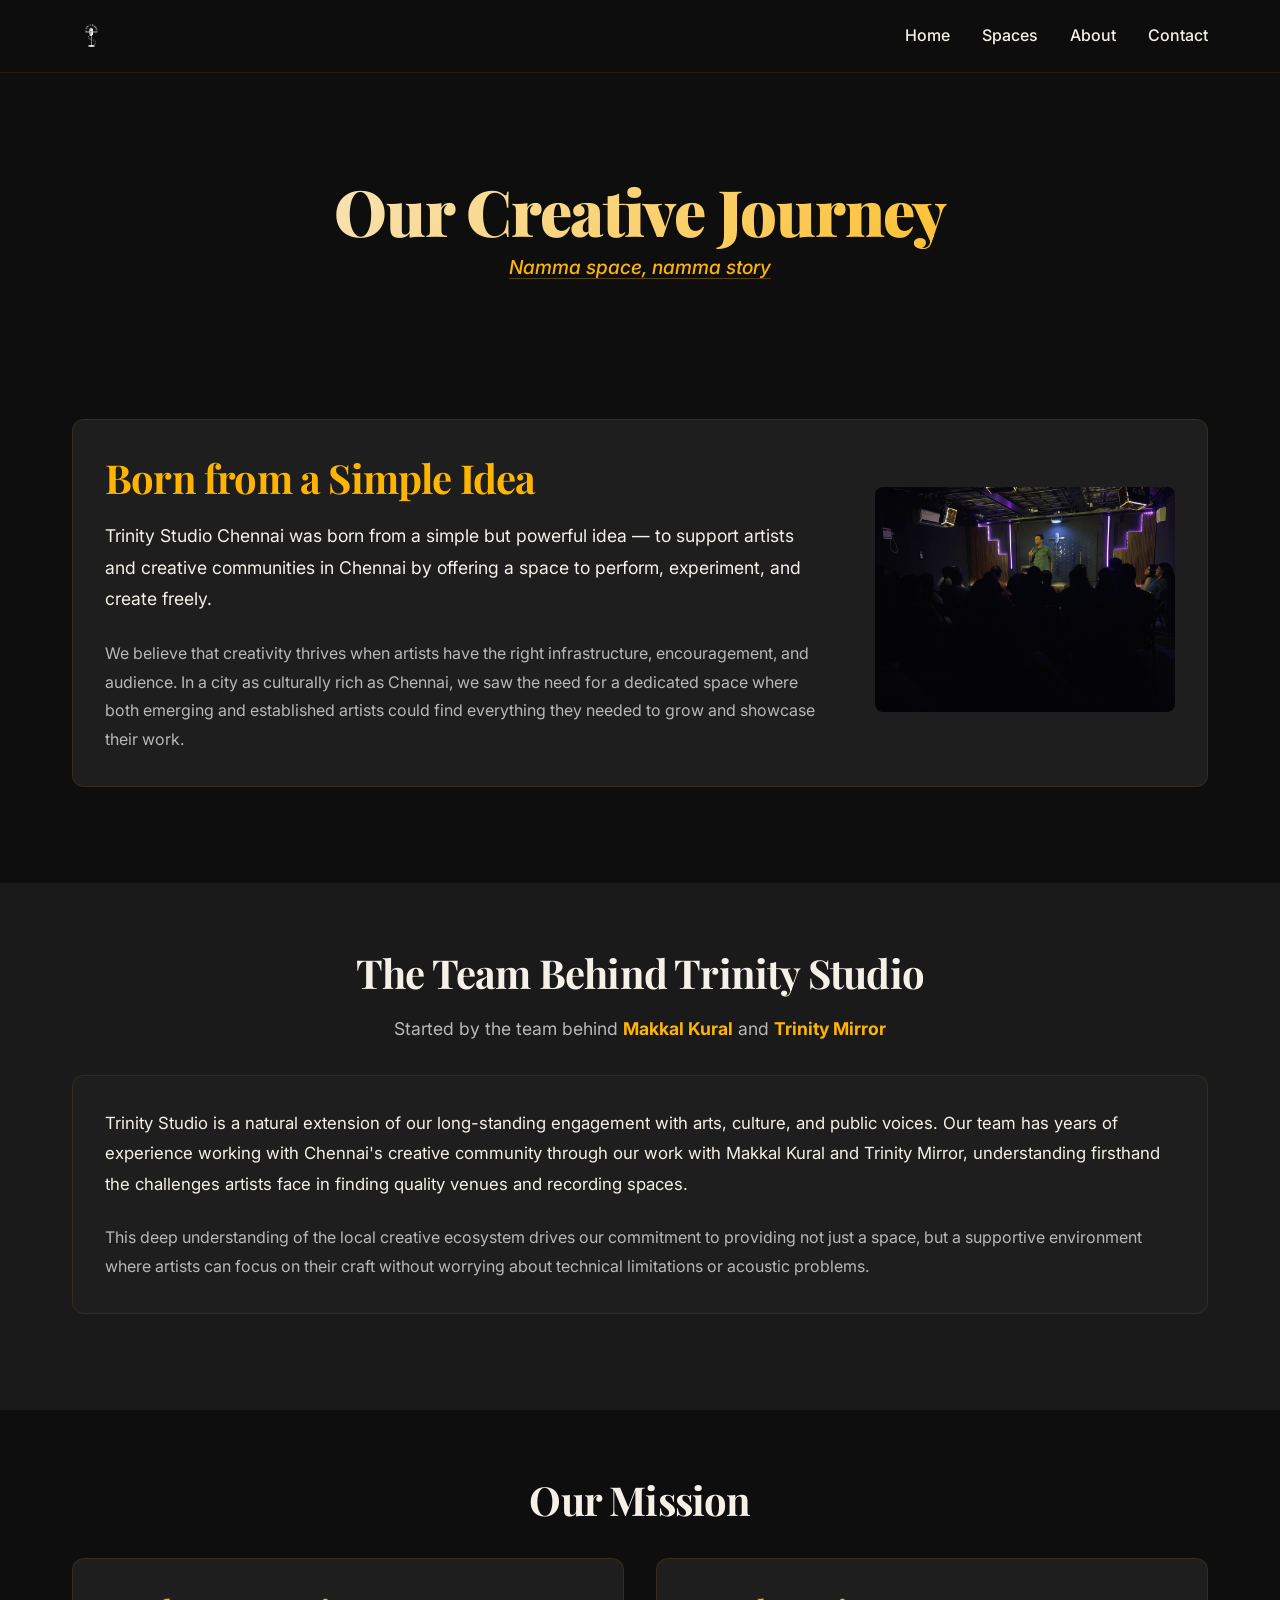
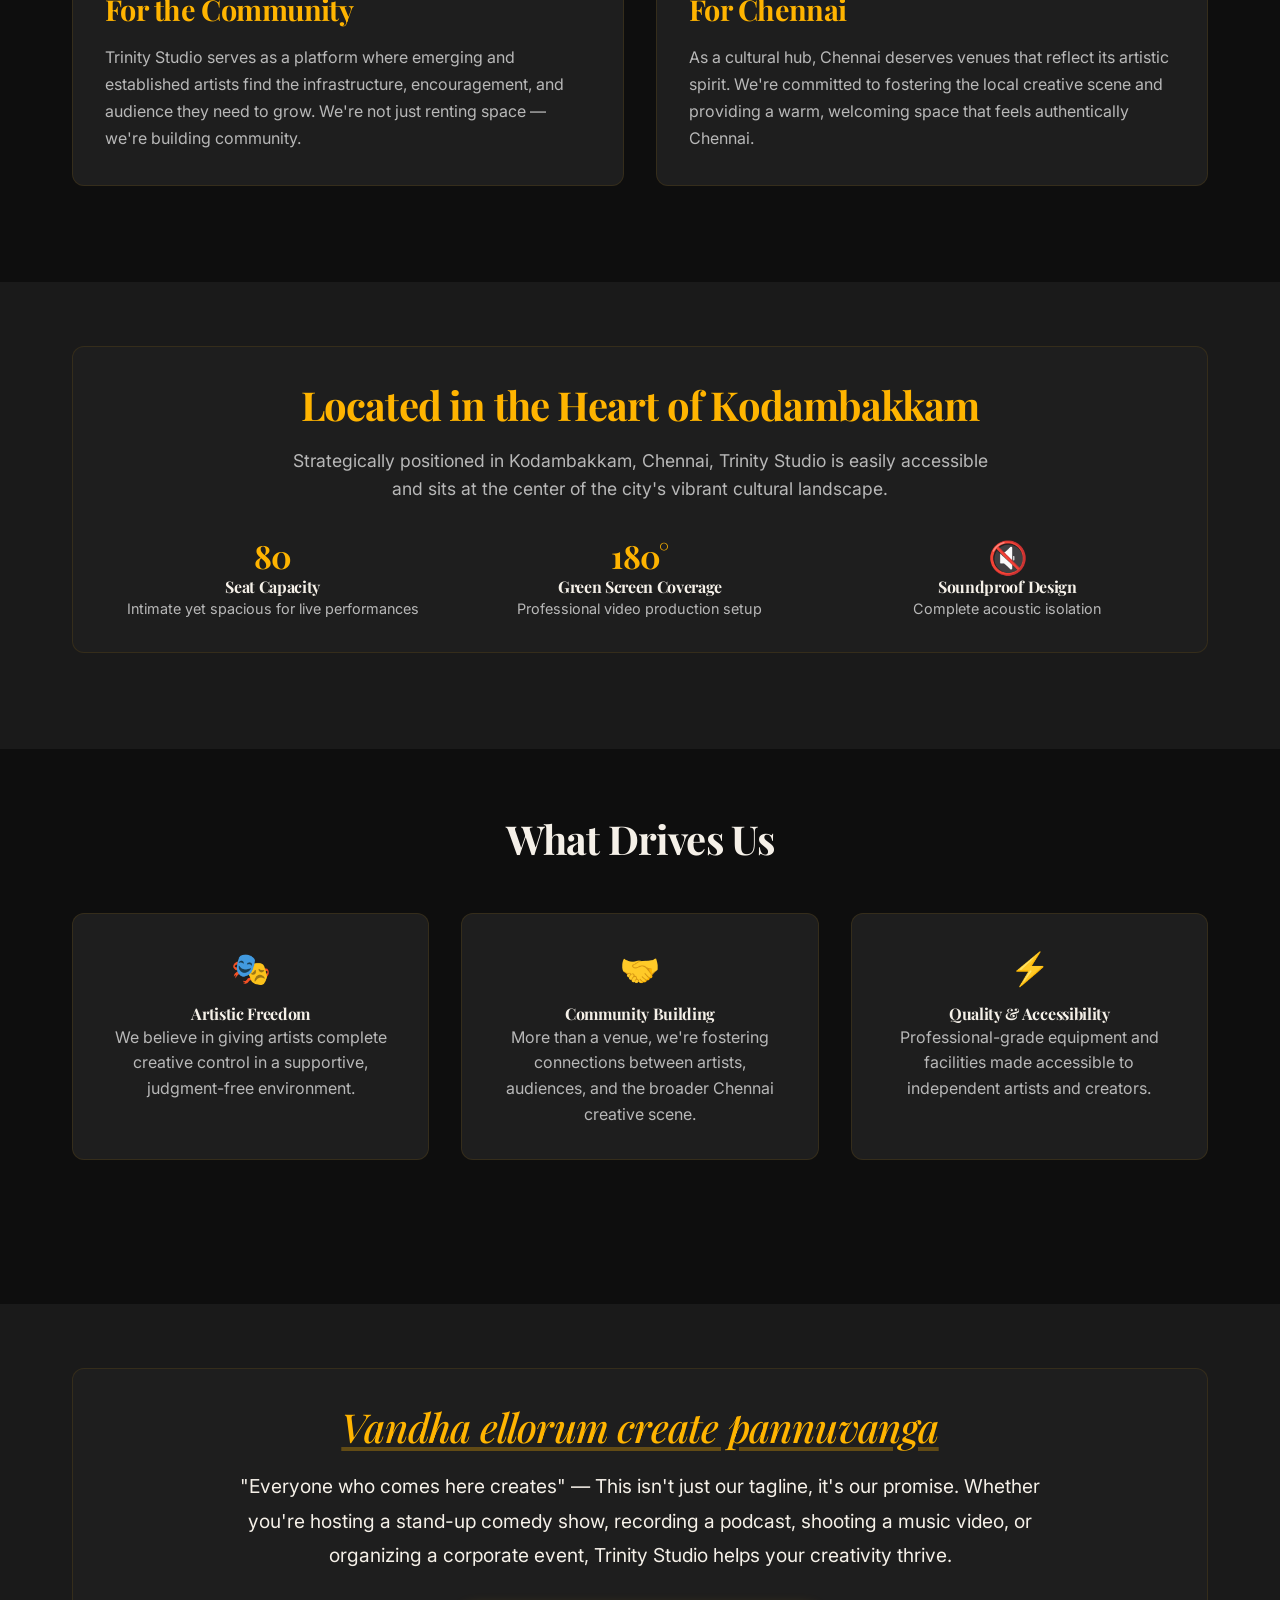
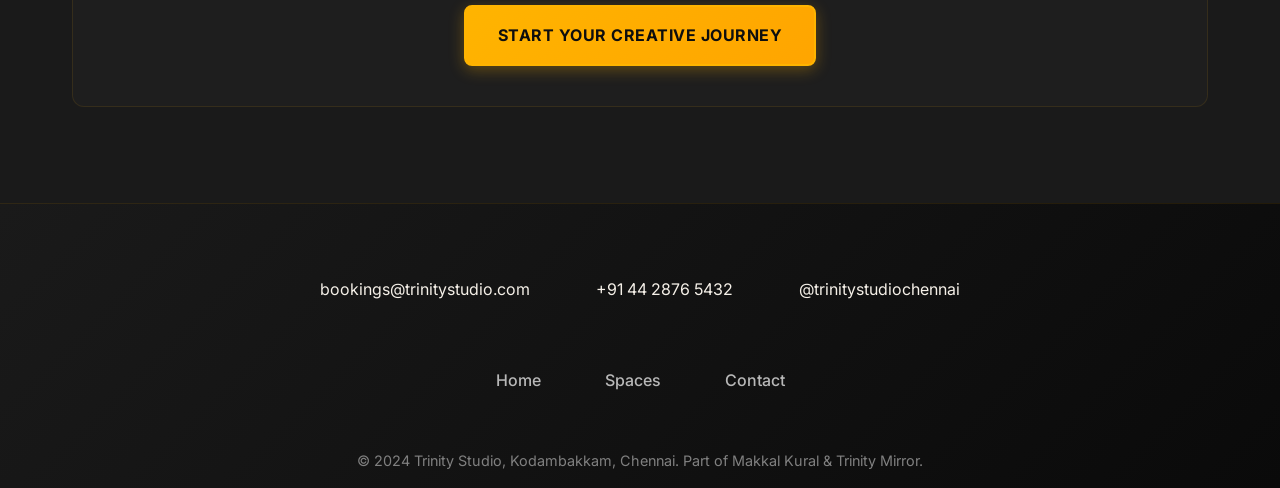
==== about.html @ 38c6335a "Initial commit: Trinity Studio Chennai website 🎯 Complete 4-page website with dark theme and neon ac" ====
<!DOCTYPE html>
<html lang="en">
<head>
    <meta charset="UTF-8">
    <meta name="viewport" content="width=device-width, initial-scale=1.0">
    <meta name="description" content="Learn about Trinity Studio Chennai's mission to support artists and creative communities in Kodambakkam. Founded by the team behind Makkal Kural and Trinity Mirror.">
    <meta name="keywords" content="Trinity Studio story, Makkal Kural, Trinity Mirror, Chennai creative space, Kodambakkam venue, artist support">
    <meta name="author" content="Trinity Studio">
    <meta property="og:title" content="About Trinity Studio Chennai - Supporting Chennai's Creative Community">
    <meta property="og:description" content="Trinity Studio was born from a simple but powerful idea — to support artists and creative communities in Chennai.">
    <meta property="og:image" content="assets/images/Trinity-Studio-Logos-Black (1).png">
    <title>About Us - Trinity Studio Chennai | Our Creative Journey</title>
    <link rel="stylesheet" href="assets/css/styles.css">
    <link rel="icon" type="image/png" href="assets/images/Trinity-Studio-Logos-Black (1).png">
</head>
<body>
    <!-- Header -->
    <header class="header">
        <nav class="nav">
            <img src="assets/images/Trinity-Studio-Logos-White.png" alt="Trinity Studio Logo" class="logo">
            <ul class="nav-links">
                <li><a href="index.html">Home</a></li>
                <li><a href="spaces.html">Spaces</a></li>
                <li><a href="about.html">About</a></li>
                <li><a href="contact.html">Contact</a></li>
            </ul>
            <button class="mobile-menu-toggle" aria-label="Toggle menu">☰</button>
        </nav>
    </header>

    <!-- Page Header -->
    <section class="section" style="padding-top: 6rem;">
        <div class="container">
            <div class="fade-in text-center">
                <h1>Our Creative Journey</h1>
                <p class="tamil-text" style="font-size: 1.2rem; margin-bottom: 0.5rem;">Namma space, namma story</p>
            </div>
        </div>
    </section>

    <!-- Origin Story -->
    <section class="section">
        <div class="container">
            <div class="card fade-in">
                <div style="display: grid; grid-template-columns: 1fr 300px; gap: 3rem; align-items: center;">
                    <div>
                        <h2 style="color: var(--accent-primary); margin-bottom: 1rem;">Born from a Simple Idea</h2>
                        <p style="font-size: 1.1rem; line-height: 1.8; color: var(--text-primary); margin-bottom: 1.5rem;">
                            Trinity Studio Chennai was born from a simple but powerful idea — to support artists and creative communities in Chennai by offering a space to perform, experiment, and create freely.
                        </p>
                        <p style="line-height: 1.8; color: var(--text-secondary);">
                            We believe that creativity thrives when artists have the right infrastructure, encouragement, and audience. In a city as culturally rich as Chennai, we saw the need for a dedicated space where both emerging and established artists could find everything they needed to grow and showcase their work.
                        </p>
                    </div>
                    <div>
                        <img src="assets/images/PHOTO-2025-05-24-22-53-34 2.jpg" alt="Trinity Studio Creative Space" style="width: 100%; border-radius: 8px;">
                    </div>
                </div>
            </div>
        </div>
    </section>

    <!-- Team Background -->
    <section class="section" style="background-color: var(--bg-secondary);">
        <div class="container">
            <div class="fade-in text-center">
                <h2>The Team Behind Trinity Studio</h2>
                <p style="max-width: 800px; margin: 1rem auto 2rem; font-size: 1.1rem; color: var(--text-secondary);">
                    Started by the team behind <strong style="color: var(--accent-primary);">Makkal Kural</strong> and <strong style="color: var(--accent-primary);">Trinity Mirror</strong>
                </p>
            </div>
            
            <div class="card fade-in">
                <p style="line-height: 1.8; color: var(--text-primary); margin-bottom: 1.5rem; font-size: 1.05rem;">
                    Trinity Studio is a natural extension of our long-standing engagement with arts, culture, and public voices. Our team has years of experience working with Chennai's creative community through our work with Makkal Kural and Trinity Mirror, understanding firsthand the challenges artists face in finding quality venues and recording spaces.
                </p>
                <p style="line-height: 1.8; color: var(--text-secondary);">
                    This deep understanding of the local creative ecosystem drives our commitment to providing not just a space, but a supportive environment where artists can focus on their craft without worrying about technical limitations or acoustic problems.
                </p>
            </div>
        </div>
    </section>

    <!-- Mission & Vision -->
    <section class="section">
        <div class="container">
            <h2 class="text-center fade-in mb-2">Our Mission</h2>
            <div style="display: grid; grid-template-columns: 1fr 1fr; gap: 2rem;">
                <div class="card fade-in">
                    <h3 style="color: var(--accent-primary); margin-bottom: 1rem;">For the Community</h3>
                    <p style="line-height: 1.7; color: var(--text-secondary);">
                        Trinity Studio serves as a platform where emerging and established artists find the infrastructure, encouragement, and audience they need to grow. We're not just renting space — we're building community.
                    </p>
                </div>
                <div class="card fade-in">
                    <h3 style="color: var(--accent-primary); margin-bottom: 1rem;">For Chennai</h3>
                    <p style="line-height: 1.7; color: var(--text-secondary);">
                        As a cultural hub, Chennai deserves venues that reflect its artistic spirit. We're committed to fostering the local creative scene and providing a warm, welcoming space that feels authentically Chennai.
                    </p>
                </div>
            </div>
        </div>
    </section>

    <!-- Location & Facilities -->
    <section class="section" style="background-color: var(--bg-secondary);">
        <div class="container">
            <div class="card fade-in">
                <div style="text-align: center;">
                    <h2 style="color: var(--accent-primary); margin-bottom: 1rem;">Located in the Heart of Kodambakkam</h2>
                    <p style="font-size: 1.1rem; color: var(--text-secondary); margin-bottom: 2rem; max-width: 700px; margin-left: auto; margin-right: auto;">
                        Strategically positioned in Kodambakkam, Chennai, Trinity Studio is easily accessible and sits at the center of the city's vibrant cultural landscape.
                    </p>
                </div>
                
                <div style="display: grid; grid-template-columns: repeat(auto-fit, minmax(250px, 1fr)); gap: 2rem; margin-top: 2rem;">
                    <div style="text-align: center;">
                        <h3 style="color: var(--accent-primary); font-size: 2rem;">80</h3>
                        <h4>Seat Capacity</h4>
                        <p style="color: var(--text-secondary); font-size: 0.9rem;">Intimate yet spacious for live performances</p>
                    </div>
                    <div style="text-align: center;">
                        <h3 style="color: var(--accent-primary); font-size: 2rem;">180°</h3>
                        <h4>Green Screen Coverage</h4>
                        <p style="color: var(--text-secondary); font-size: 0.9rem;">Professional video production setup</p>
                    </div>
                    <div style="text-align: center;">
                        <h3 style="color: var(--accent-primary); font-size: 2rem;">🔇</h3>
                        <h4>Soundproof Design</h4>
                        <p style="color: var(--text-secondary); font-size: 0.9rem;">Complete acoustic isolation</p>
                    </div>
                </div>
            </div>
        </div>
    </section>

    <!-- Our Values -->
    <section class="section">
        <div class="container">
            <h2 class="text-center fade-in mb-2">What Drives Us</h2>
            <div class="card-grid">
                <div class="card fade-in text-center">
                    <h3 style="color: var(--accent-primary); font-size: 2rem; margin-bottom: 1rem;">🎭</h3>
                    <h4>Artistic Freedom</h4>
                    <p style="color: var(--text-secondary); line-height: 1.6;">
                        We believe in giving artists complete creative control in a supportive, judgment-free environment.
                    </p>
                </div>
                <div class="card fade-in text-center">
                    <h3 style="color: var(--accent-primary); font-size: 2rem; margin-bottom: 1rem;">🤝</h3>
                    <h4>Community Building</h4>
                    <p style="color: var(--text-secondary); line-height: 1.6;">
                        More than a venue, we're fostering connections between artists, audiences, and the broader Chennai creative scene.
                    </p>
                </div>
                <div class="card fade-in text-center">
                    <h3 style="color: var(--accent-primary); font-size: 2rem; margin-bottom: 1rem;">⚡</h3>
                    <h4>Quality & Accessibility</h4>
                    <p style="color: var(--text-secondary); line-height: 1.6;">
                        Professional-grade equipment and facilities made accessible to independent artists and creators.
                    </p>
                </div>
            </div>
        </div>
    </section>

    <!-- The Space Philosophy -->
    <section class="section" style="background-color: var(--bg-secondary);">
        <div class="container">
            <div class="card fade-in text-center">
                <h2 style="color: var(--accent-primary); margin-bottom: 1rem;">
                    <span class="tamil-text">Vandha ellorum create pannuvanga</span>
                </h2>
                <p style="font-size: 1.2rem; line-height: 1.8; max-width: 800px; margin: 0 auto; color: var(--text-primary);">
                    "Everyone who comes here creates" — This isn't just our tagline, it's our promise. Whether you're hosting a stand-up comedy show, recording a podcast, shooting a music video, or organizing a corporate event, Trinity Studio helps your creativity thrive.
                </p>
                <div style="margin-top: 2rem;">
                    <a href="contact.html" class="btn btn-primary">Start Your Creative Journey</a>
                </div>
            </div>
        </div>
    </section>

    <!-- Footer -->
    <footer class="footer">
        <div class="container">
            <div class="footer-content">
                <div class="contact-info">
                    <a href="mailto:bookings@trinitystudio.com">bookings@trinitystudio.com</a>
                    <a href="tel:+914428765432">+91 44 2876 5432</a>
                    <a href="https://www.instagram.com/trinitystudiochennai/" target="_blank">@trinitystudiochennai</a>
                </div>
                <div class="footer-links">
                    <a href="index.html">Home</a>
                    <a href="spaces.html">Spaces</a>
                    <a href="contact.html">Contact</a>
                </div>
            </div>
            <p style="color: var(--text-muted); font-size: 0.9rem;">
                &copy; 2024 Trinity Studio, Kodambakkam, Chennai. Part of Makkal Kural & Trinity Mirror.
            </p>
        </div>
    </footer>

    <script src="assets/js/script.js"></script>
    
    <style>
        /* Responsive adjustments for about page */
        @media (max-width: 768px) {
            .card > div[style*="grid-template-columns"] {
                grid-template-columns: 1fr !important;
                gap: 1.5rem !important;
            }
            
            section[style*="grid-template-columns"] > div {
                grid-template-columns: 1fr !important;
            }
        }
    </style>
</body>
</html>
---- assets/css/styles.css ----
/* Trinity Studio Website Styles */
@import url('https://fonts.googleapis.com/css2?family=Playfair+Display:wght@400;700;900&family=Inter:wght@300;400;500;600&display=swap');

/* CSS Variables for consistent theming */
:root {
  --bg-primary: #0e0e0e;
  --bg-secondary: #1a1a1a;
  --bg-card: #1e1e1e;
  --accent-primary: #FFB400;
  --accent-secondary: #20B2AA;
  --text-primary: #F5F0E8;
  --text-secondary: #B8B8B8;
  --text-muted: #808080;
}

/* Global Reset and Base Styles */
* {
  margin: 0;
  padding: 0;
  box-sizing: border-box;
}

html {
  scroll-behavior: smooth;
}

body {
  font-family: 'Inter', sans-serif;
  background-color: var(--bg-primary);
  color: var(--text-primary);
  line-height: 1.6;
  overflow-x: hidden;
}

/* Typography */
h1, h2, h3, h4 {
  font-family: 'Playfair Display', serif;
  font-weight: 700;
  line-height: 1.3;
  letter-spacing: -0.02em;
}

/* Enhanced typography for better hierarchy */
h1 {
  font-size: clamp(2.5rem, 5vw, 4rem);
  font-weight: 900;
  background: linear-gradient(135deg, var(--text-primary) 0%, var(--accent-primary) 100%);
  background-clip: text;
  -webkit-background-clip: text;
  -webkit-text-fill-color: transparent;
  text-align: center;
}

h2 {
  font-size: clamp(1.8rem, 4vw, 2.5rem);
}

h3 {
  font-size: clamp(1.3rem, 3vw, 1.8rem);
}

.tamil-text {
  font-style: italic;
  color: var(--accent-primary);
  font-weight: 500;
  text-decoration: underline;
  text-decoration-color: rgba(255, 180, 0, 0.3);
  text-underline-offset: 4px;
}

/* Header and Navigation */
.header {
  position: sticky;
  top: 0;
  background: rgba(14, 14, 14, 0.95);
  backdrop-filter: blur(10px);
  z-index: 1000;
  border-bottom: 1px solid rgba(255, 180, 0, 0.1);
}

.nav {
  max-width: 1200px;
  margin: 0 auto;
  padding: 1rem 2rem;
  display: flex;
  justify-content: space-between;
  align-items: center;
}

.logo {
  height: 40px;
  filter: brightness(0) invert(1);
}

.nav-links {
  display: flex;
  list-style: none;
  gap: 2rem;
}

.nav-links a {
  color: var(--text-primary);
  text-decoration: none;
  font-weight: 500;
  transition: color 0.3s ease;
}

.nav-links a:hover {
  color: var(--accent-primary);
}

.mobile-menu-toggle {
  display: none;
  background: none;
  border: none;
  color: var(--text-primary);
  font-size: 1.5rem;
  cursor: pointer;
}

/* Main Content Areas */
.container {
  max-width: 1200px;
  margin: 0 auto;
  padding: 0 2rem;
}

.section {
  padding: 4rem 0;
}

/* Hero Section */
.hero {
  min-height: 90vh;
  display: flex;
  align-items: center;
  justify-content: center;
  text-align: center;
  background: 
    radial-gradient(circle at 30% 30%, rgba(255, 180, 0, 0.1) 0%, transparent 50%),
    radial-gradient(circle at 70% 70%, rgba(32, 178, 170, 0.1) 0%, transparent 50%),
    linear-gradient(135deg, var(--bg-primary) 0%, var(--bg-secondary) 100%);
  position: relative;
  overflow: hidden;
}

.hero::before {
  content: '';
  position: absolute;
  top: 0;
  left: 0;
  right: 0;
  bottom: 0;
  background: 
    linear-gradient(45deg, transparent 25%, rgba(255, 180, 0, 0.02) 25%, rgba(255, 180, 0, 0.02) 50%, transparent 50%, transparent 75%, rgba(255, 180, 0, 0.02) 75%),
    linear-gradient(-45deg, transparent 25%, rgba(32, 178, 170, 0.02) 25%, rgba(32, 178, 170, 0.02) 50%, transparent 50%, transparent 75%, rgba(32, 178, 170, 0.02) 75%);
  background-size: 60px 60px;
  animation: movePattern 20s linear infinite;
  pointer-events: none;
}

@keyframes movePattern {
  0% { transform: translate(0, 0); }
  100% { transform: translate(60px, 60px); }
}

.hero-content h1 {
  margin-bottom: 1rem;
}

.hero-tagline {
  font-size: 1.2rem;
  color: var(--text-secondary);
  margin-bottom: 2rem;
}

.cta-buttons {
  display: flex;
  gap: 1rem;
  justify-content: center;
  flex-wrap: wrap;
}

/* Buttons */
.btn {
  display: inline-block;
  padding: 1rem 2rem;
  border-radius: 8px;
  text-decoration: none;
  font-weight: 600;
  transition: all 0.3s ease;
  border: 2px solid transparent;
  cursor: pointer;
  font-size: 1rem;
}

.btn-primary {
  background: linear-gradient(135deg, var(--accent-primary) 0%, #FFA500 100%);
  color: var(--bg-primary);
  border-color: var(--accent-primary);
  box-shadow: 0 4px 15px rgba(255, 180, 0, 0.3);
  position: relative;
  overflow: hidden;
  text-transform: uppercase;
  letter-spacing: 0.5px;
  font-weight: 700;
}

.btn-primary:hover {
  background: linear-gradient(135deg, #FFA500 0%, var(--accent-primary) 100%);
  color: var(--bg-primary);
  border-color: var(--accent-primary);
  box-shadow: 0 6px 20px rgba(255, 180, 0, 0.4);
  transform: translateY(-2px);
}

.btn-secondary {
  background-color: transparent;
  color: var(--text-primary);
  border: 2px solid var(--accent-secondary);
  position: relative;
  overflow: hidden;
}

.btn-secondary:hover {
  background-color: var(--accent-secondary);
  color: var(--bg-primary);
  border-color: var(--accent-secondary);
  box-shadow: 0 4px 15px rgba(32, 178, 170, 0.3);
}

/* Cards */
.card {
  background-color: var(--bg-card);
  border-radius: 12px;
  padding: 2rem;
  margin-bottom: 2rem;
  border: 1px solid rgba(255, 180, 0, 0.1);
  transition: transform 0.3s ease, border-color 0.3s ease;
}

.card:hover {
  transform: translateY(-5px);
  border-color: rgba(255, 180, 0, 0.3);
}

.card-grid {
  display: grid;
  grid-template-columns: repeat(auto-fit, minmax(300px, 1fr));
  gap: 2rem;
  margin: 3rem 0;
}

/* Space Cards */
.space-card {
  position: relative;
  overflow: hidden;
}

.space-image {
  width: 100%;
  height: 200px;
  object-fit: cover;
  border-radius: 8px;
  margin-bottom: 1rem;
}

.space-title {
  color: var(--accent-primary);
  margin-bottom: 0.5rem;
}

.space-uses {
  color: var(--text-secondary);
  font-size: 0.9rem;
  margin-bottom: 1rem;
}

.space-feature {
  background-color: var(--bg-secondary);
  padding: 0.5rem 1rem;
  border-radius: 20px;
  font-size: 0.8rem;
  display: inline-block;
  margin-bottom: 1rem;
  color: var(--accent-primary);
}

/* Forms */
.form {
  max-width: 600px;
  margin: 0 auto;
}

.form-group {
  margin-bottom: 1.5rem;
}

.form-group label {
  display: block;
  margin-bottom: 0.5rem;
  font-weight: 500;
  color: var(--text-primary);
}

.form-group input,
.form-group select,
.form-group textarea {
  width: 100%;
  padding: 1rem;
  border: 1px solid rgba(255, 180, 0, 0.2);
  border-radius: 8px;
  background-color: var(--bg-secondary);
  color: var(--text-primary);
  font-family: inherit;
  font-size: 1rem;
}

.form-group input:focus,
.form-group select:focus,
.form-group textarea:focus {
  outline: none;
  border-color: var(--accent-primary);
  box-shadow: 0 0 0 2px rgba(255, 180, 0, 0.1);
}

.form-group textarea {
  resize: vertical;
  min-height: 120px;
}

/* Enhanced Social Proof */
.social-proof {
  background: linear-gradient(135deg, var(--bg-secondary) 0%, rgba(32, 178, 170, 0.05) 100%);
  padding: 3rem 0;
  text-align: center;
  border-top: 1px solid rgba(255, 180, 0, 0.1);
  border-bottom: 1px solid rgba(255, 180, 0, 0.1);
}

.social-proof-grid {
  display: grid;
  grid-template-columns: repeat(auto-fit, minmax(200px, 1fr));
  gap: 2rem;
  max-width: 800px;
  margin: 0 auto;
}

.proof-item {
  text-align: center;
  padding: 1.5rem;
  background: rgba(255, 255, 255, 0.02);
  border-radius: 12px;
  border: 1px solid rgba(255, 180, 0, 0.1);
  transition: transform 0.3s ease, border-color 0.3s ease;
}

.proof-item:hover {
  transform: translateY(-5px);
  border-color: rgba(255, 180, 0, 0.3);
}

.proof-number {
  font-size: 2.5rem;
  font-weight: 900;
  color: var(--accent-primary);
  margin-bottom: 0.5rem;
  font-family: 'Playfair Display', serif;
}

.proof-label {
  color: var(--text-secondary);
  font-size: 0.9rem;
  font-weight: 500;
}

.social-proof-items {
  display: flex;
  justify-content: center;
  flex-wrap: wrap;
  gap: 2rem;
  opacity: 0.8;
}

.social-proof-item {
  color: var(--text-secondary);
  font-size: 0.9rem;
}

/* Footer */
.footer {
  background: linear-gradient(135deg, var(--bg-secondary) 0%, #0a0a0a 100%);
  padding: 3rem 0 1rem;
  text-align: center;
  border-top: 1px solid rgba(255, 180, 0, 0.1);
}

.footer-content {
  margin-bottom: 2rem;
  display: grid;
  grid-template-columns: 1fr;
  gap: 2rem;
}

.footer-links {
  display: flex;
  justify-content: center;
  gap: 2rem;
  margin-bottom: 1rem;
}

.footer-links a {
  color: var(--text-secondary);
  text-decoration: none;
  transition: all 0.3s ease;
  padding: 0.5rem 1rem;
  border-radius: 4px;
  font-weight: 500;
}

.footer-links a:hover {
  color: var(--accent-primary);
  background-color: rgba(255, 180, 0, 0.1);
}

.contact-info {
  display: flex;
  justify-content: center;
  gap: 2rem;
  margin: 1rem 0;
  flex-wrap: wrap;
}

.contact-info a {
  color: var(--text-primary);
  text-decoration: none;
  transition: all 0.3s ease;
  padding: 0.5rem 1rem;
  border-radius: 4px;
  border: 1px solid transparent;
}

.contact-info a:hover {
  color: var(--accent-primary);
  border-color: rgba(255, 180, 0, 0.3);
  background-color: rgba(255, 180, 0, 0.05);
}

/* Map Container */
.map-container {
  margin: 2rem 0;
  border-radius: 12px;
  overflow: hidden;
}

.map-container iframe {
  width: 100%;
  height: 300px;
  border: none;
}

/* Responsive Design */
@media (max-width: 768px) {
  .nav-links {
    display: none;
  }
  
  .mobile-menu-toggle {
    display: block;
    background: rgba(255, 180, 0, 0.1);
    border: 2px solid var(--accent-primary);
    border-radius: 8px;
    padding: 0.5rem;
    transition: all 0.3s ease;
  }
  
  .mobile-menu-toggle:hover {
    background: var(--accent-primary);
    color: var(--bg-primary);
  }
  
  .nav-links.active {
    display: flex;
    position: absolute;
    top: 100%;
    left: 0;
    right: 0;
    background: rgba(14, 14, 14, 0.98);
    backdrop-filter: blur(20px);
    flex-direction: column;
    padding: 2rem;
    gap: 1rem;
    border-top: 2px solid rgba(255, 180, 0, 0.3);
    box-shadow: 0 10px 30px rgba(0, 0, 0, 0.5);
  }
  
  .nav-links.active a {
    padding: 1rem;
    border-radius: 8px;
    background: rgba(255, 180, 0, 0.05);
    border: 1px solid rgba(255, 180, 0, 0.2);
    text-align: center;
    font-weight: 600;
  }
  
  .cta-buttons {
    flex-direction: column;
    align-items: center;
  }
  
  .card-grid {
    grid-template-columns: 1fr;
  }
  
  .contact-info {
    flex-direction: column;
    gap: 1rem;
  }
  
  .footer-links {
    flex-direction: column;
    gap: 1rem;
  }
}

@media (max-width: 480px) {
  .container {
    padding: 0 1rem;
  }
  
  .nav {
    padding: 1rem;
  }
  
  .hero {
    min-height: 70vh;
  }
  
  .section {
    padding: 2rem 0;
  }
  
  .card {
    padding: 1.5rem;
  }
}

/* Feature Icons */
.feature-icon {
  font-size: 3rem;
  color: var(--accent-primary);
  margin-bottom: 1rem;
  display: inline-block;
  padding: 1rem;
  background: rgba(255, 180, 0, 0.1);
  border-radius: 50%;
  width: 80px;
  height: 80px;
  display: flex;
  align-items: center;
  justify-content: center;
  margin: 0 auto 1rem;
  transition: transform 0.3s ease, background-color 0.3s ease;
}

.feature-icon:hover {
  transform: scale(1.1);
  background: rgba(255, 180, 0, 0.2);
}

/* Utility Classes */
.text-center {
  text-align: center;
}

.text-accent {
  color: var(--accent-primary);
}

.mb-1 { margin-bottom: 1rem; }
.mb-2 { margin-bottom: 2rem; }
.mt-1 { margin-top: 1rem; }
.mt-2 { margin-top: 2rem; }

.fade-in {
  opacity: 0;
  transform: translateY(20px);
  transition: opacity 0.6s ease, transform 0.6s ease;
}

.fade-in.visible {
  opacity: 1;
  transform: translateY(0);
}

/* Form error animation */
.error-shake {
  animation: shake 0.5s ease-in-out;
}

@keyframes shake {
  0%, 100% { transform: translateX(0); }
  10%, 30%, 50%, 70%, 90% { transform: translateX(-5px); }
  20%, 40%, 60%, 80% { transform: translateX(5px); }
}

/* Image placeholders */
.image-placeholder {
  background: linear-gradient(45deg, var(--bg-secondary) 25%, transparent 25%), 
              linear-gradient(-45deg, var(--bg-secondary) 25%, transparent 25%), 
              linear-gradient(45deg, transparent 75%, var(--bg-secondary) 75%), 
              linear-gradient(-45deg, transparent 75%, var(--bg-secondary) 75%);
  background-size: 20px 20px;
  background-position: 0 0, 0 10px, 10px -10px, -10px 0px;
  background-color: var(--bg-card);
  display: flex;
  align-items: center;
  justify-content: center;
  color: var(--text-secondary);
  font-weight: 500;
  border: 2px dashed rgba(255, 180, 0, 0.3);
  border-radius: 8px;
}
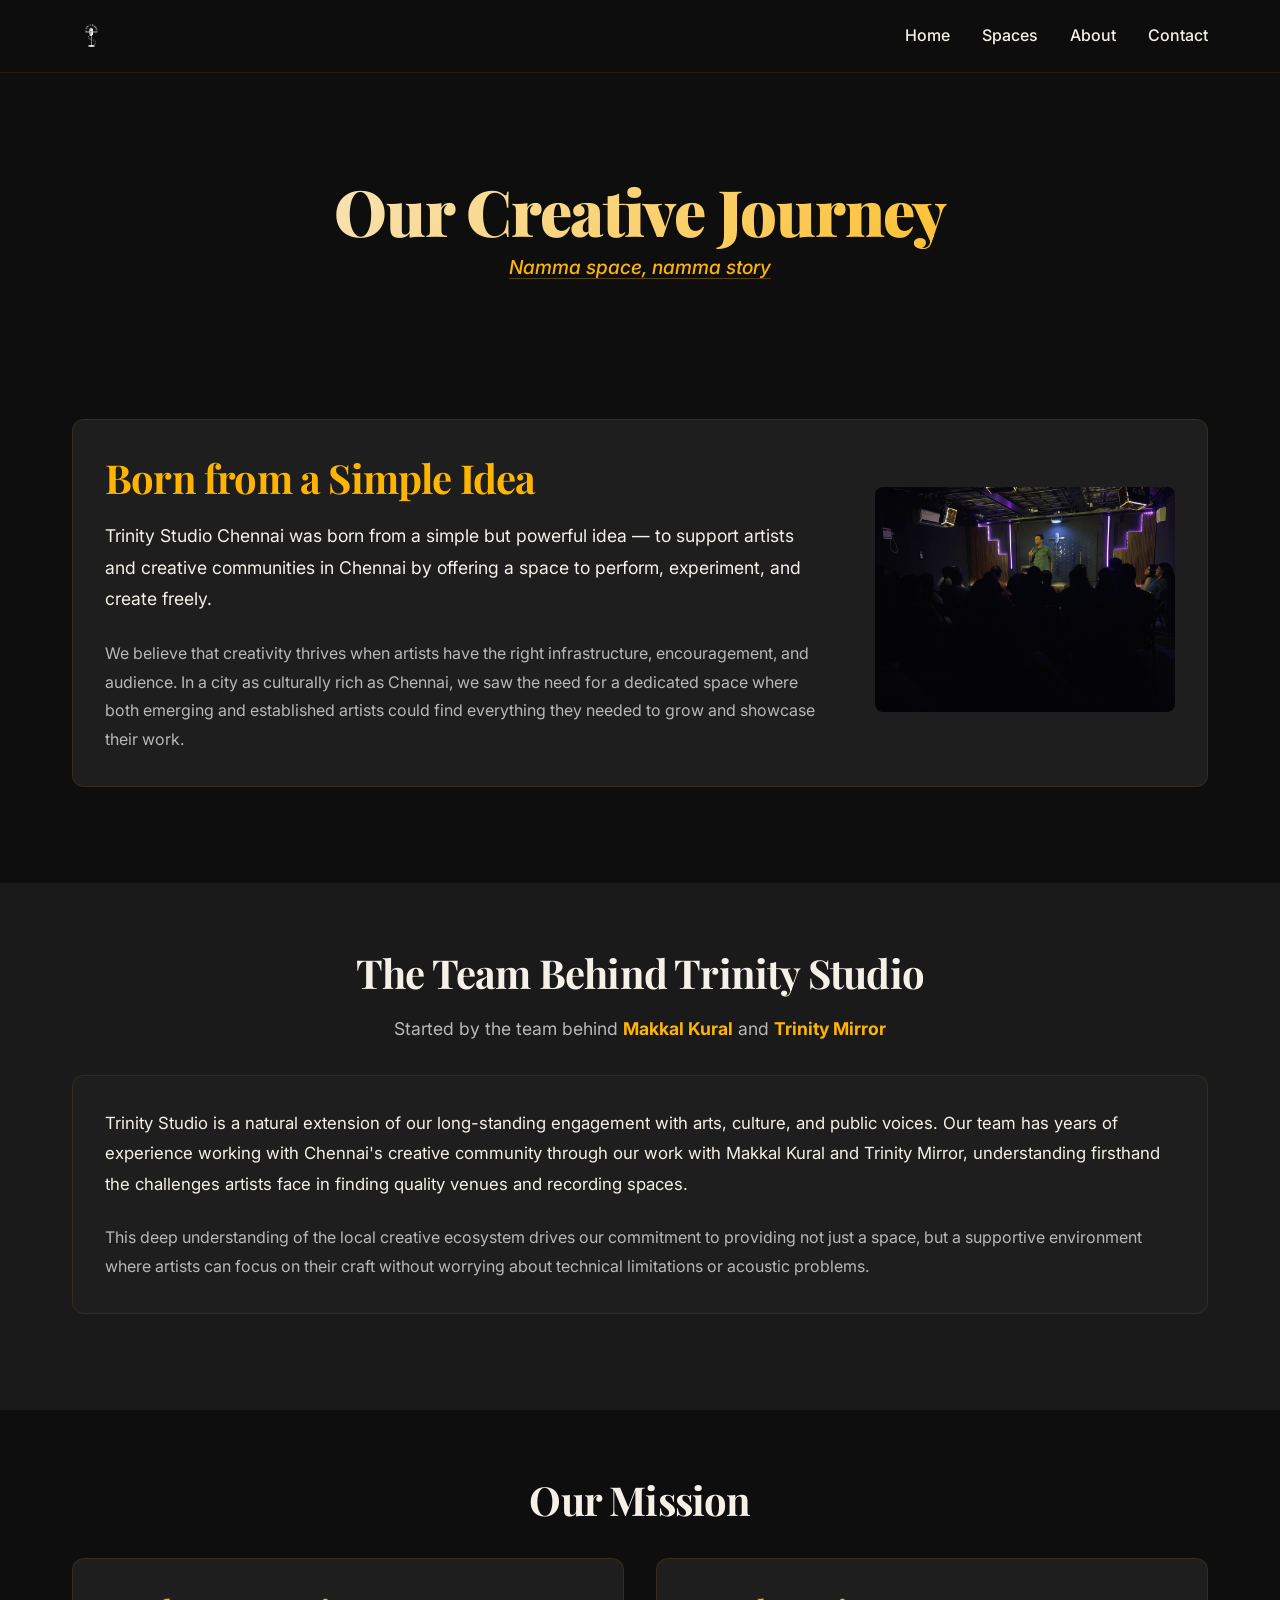
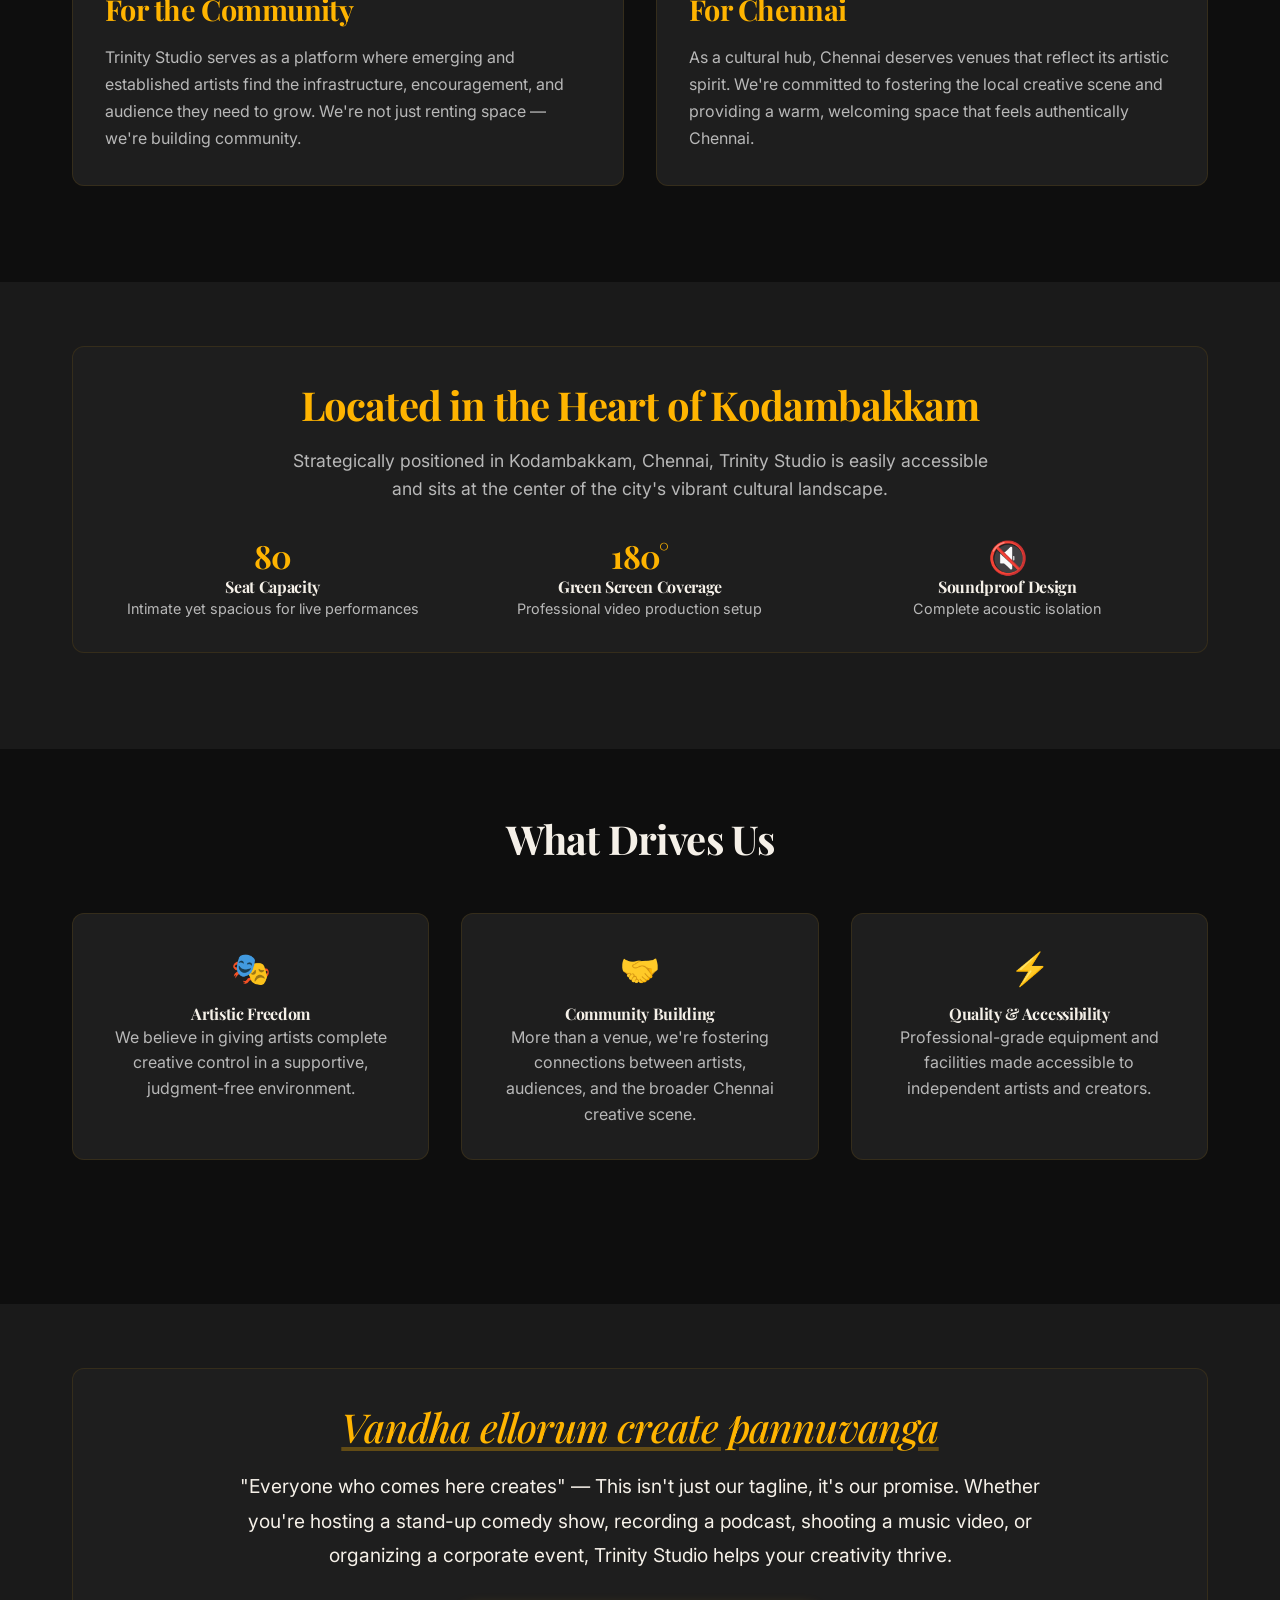
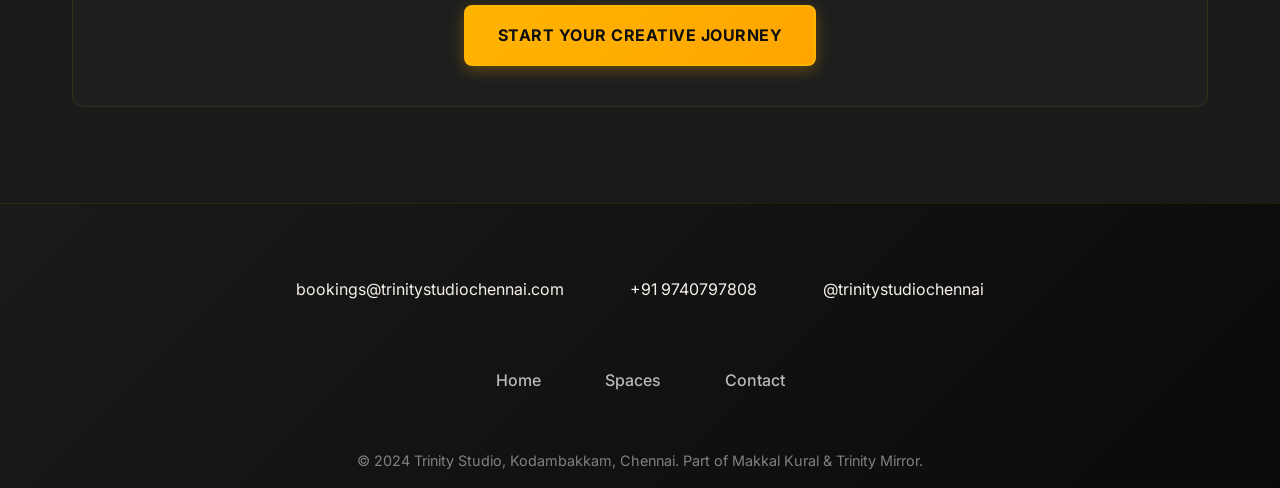
==== commit e7e90c1a: "Optimize Trinity Studio for performance & SEO with unified CTAs ✨ UX/UI Improvements: • Added promin" ====
--- a/about.html
+++ b/about.html
@@ -186,8 +186,8 @@
         <div class="container">
             <div class="footer-content">
                 <div class="contact-info">
-                    <a href="mailto:bookings@trinitystudio.com">bookings@trinitystudio.com</a>
-                    <a href="tel:+914428765432">+91 44 2876 5432</a>
+                    <a href="mailto:bookings@trinitystudiochennai.com">bookings@trinitystudiochennai.com</a>
+                    <a href="tel:+919740797808">+91 9740797808</a>
                     <a href="https://www.instagram.com/trinitystudiochennai/" target="_blank">@trinitystudiochennai</a>
                 </div>
                 <div class="footer-links">
--- a/assets/css/styles.css
+++ b/assets/css/styles.css
@@ -129,7 +129,7 @@
   padding: 4rem 0;
 }
 
-/* Hero Section */
+/* Hero Section with Banner Image */
 .hero {
   min-height: 90vh;
   display: flex;
@@ -137,9 +137,20 @@
   justify-content: center;
   text-align: center;
   background: 
-    radial-gradient(circle at 30% 30%, rgba(255, 180, 0, 0.1) 0%, transparent 50%),
+    linear-gradient(
+      135deg, 
+      rgba(14, 14, 14, 0.85) 0%, 
+      rgba(14, 14, 14, 0.75) 30%, 
+      rgba(14, 14, 14, 0.8) 70%, 
+      rgba(14, 14, 14, 0.9) 100%
+    ),
+    radial-gradient(circle at 30% 30%, rgba(255, 180, 0, 0.15) 0%, transparent 50%),
     radial-gradient(circle at 70% 70%, rgba(32, 178, 170, 0.1) 0%, transparent 50%),
-    linear-gradient(135deg, var(--bg-primary) 0%, var(--bg-secondary) 100%);
+    url('../images/PHOTO-2025-02-22-17-47-33.jpg');
+  background-size: cover;
+  background-position: center center;
+  background-repeat: no-repeat;
+  background-attachment: fixed;
   position: relative;
   overflow: hidden;
 }
@@ -152,11 +163,12 @@
   right: 0;
   bottom: 0;
   background: 
-    linear-gradient(45deg, transparent 25%, rgba(255, 180, 0, 0.02) 25%, rgba(255, 180, 0, 0.02) 50%, transparent 50%, transparent 75%, rgba(255, 180, 0, 0.02) 75%),
-    linear-gradient(-45deg, transparent 25%, rgba(32, 178, 170, 0.02) 25%, rgba(32, 178, 170, 0.02) 50%, transparent 50%, transparent 75%, rgba(32, 178, 170, 0.02) 75%);
+    linear-gradient(45deg, transparent 25%, rgba(255, 180, 0, 0.03) 25%, rgba(255, 180, 0, 0.03) 50%, transparent 50%, transparent 75%, rgba(255, 180, 0, 0.03) 75%),
+    linear-gradient(-45deg, transparent 25%, rgba(32, 178, 170, 0.03) 25%, rgba(32, 178, 170, 0.03) 50%, transparent 50%, transparent 75%, rgba(32, 178, 170, 0.03) 75%);
   background-size: 60px 60px;
   animation: movePattern 20s linear infinite;
   pointer-events: none;
+  z-index: 1;
 }
 
 @keyframes movePattern {
@@ -164,14 +176,55 @@
   100% { transform: translate(60px, 60px); }
 }
 
+.hero-content {
+  position: relative;
+  z-index: 2;
+  padding: 2rem;
+}
+
+.hero-logo {
+  text-align: center;
+  margin-bottom: 2rem;
+}
+
+.hero-logo-img {
+  width: 250px;
+  max-width: 80vw;
+  height: auto;
+  filter: drop-shadow(2px 2px 4px rgba(0, 0, 0, 0.8)) 
+          drop-shadow(0 0 15px rgba(0, 0, 0, 0.6));
+  transition: transform 0.3s ease, filter 0.3s ease;
+}
+
+.hero-logo-img:hover {
+  transform: scale(1.05);
+  filter: drop-shadow(2px 2px 6px rgba(0, 0, 0, 0.9)) 
+          drop-shadow(0 0 20px rgba(255, 180, 0, 0.3));
+}
+
 .hero-content h1 {
   margin-bottom: 1rem;
+  color: #ffffff !important;
+  background: none !important;
+  -webkit-text-fill-color: #ffffff !important;
+  text-shadow: 3px 3px 6px rgba(0, 0, 0, 0.9), 
+               0 0 20px rgba(0, 0, 0, 0.8),
+               1px 1px 0px rgba(0, 0, 0, 1);
 }
 
 .hero-tagline {
   font-size: 1.2rem;
-  color: var(--text-secondary);
+  color: #f0f0f0;
+  margin-bottom: 1rem;
+  text-shadow: 2px 2px 4px rgba(0, 0, 0, 0.9), 
+               0 0 15px rgba(0, 0, 0, 0.7);
+}
+
+.hero-subtitle {
+  color: var(--accent-primary);
   margin-bottom: 2rem;
+  text-shadow: 2px 2px 4px rgba(0, 0, 0, 0.9), 
+               0 0 15px rgba(0, 0, 0, 0.7);
 }
 
 .cta-buttons {
@@ -534,6 +587,16 @@
   
   .hero {
     min-height: 70vh;
+    background-attachment: scroll; /* Better performance on mobile */
+  }
+  
+  .hero-content {
+    padding: 1.5rem;
+  }
+  
+  .hero-logo-img {
+    width: 200px;
+    margin-bottom: 1rem;
   }
   
   .section {
@@ -542,6 +605,13 @@
   
   .card {
     padding: 1.5rem;
+  }
+}
+
+/* Extra small devices */
+@media (max-width: 360px) {
+  .hero-logo-img {
+    width: 150px;
   }
 }
 
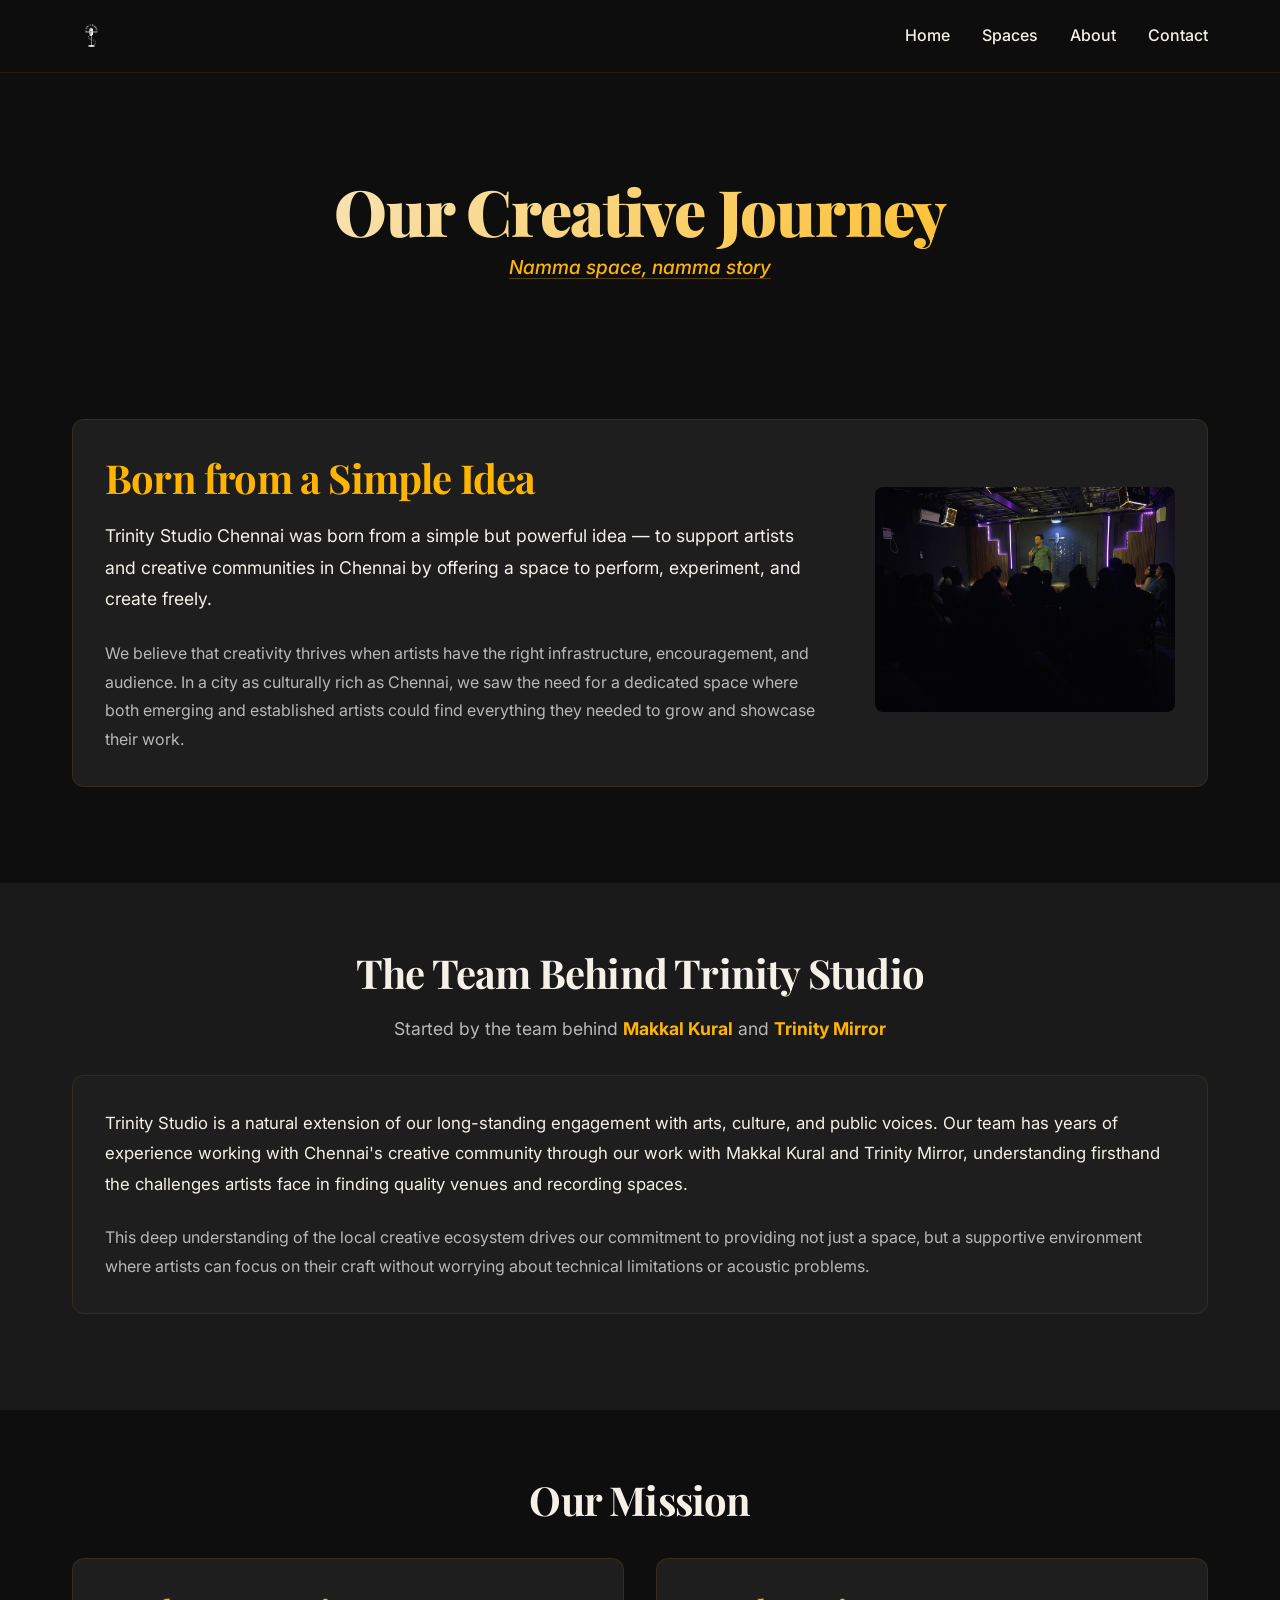
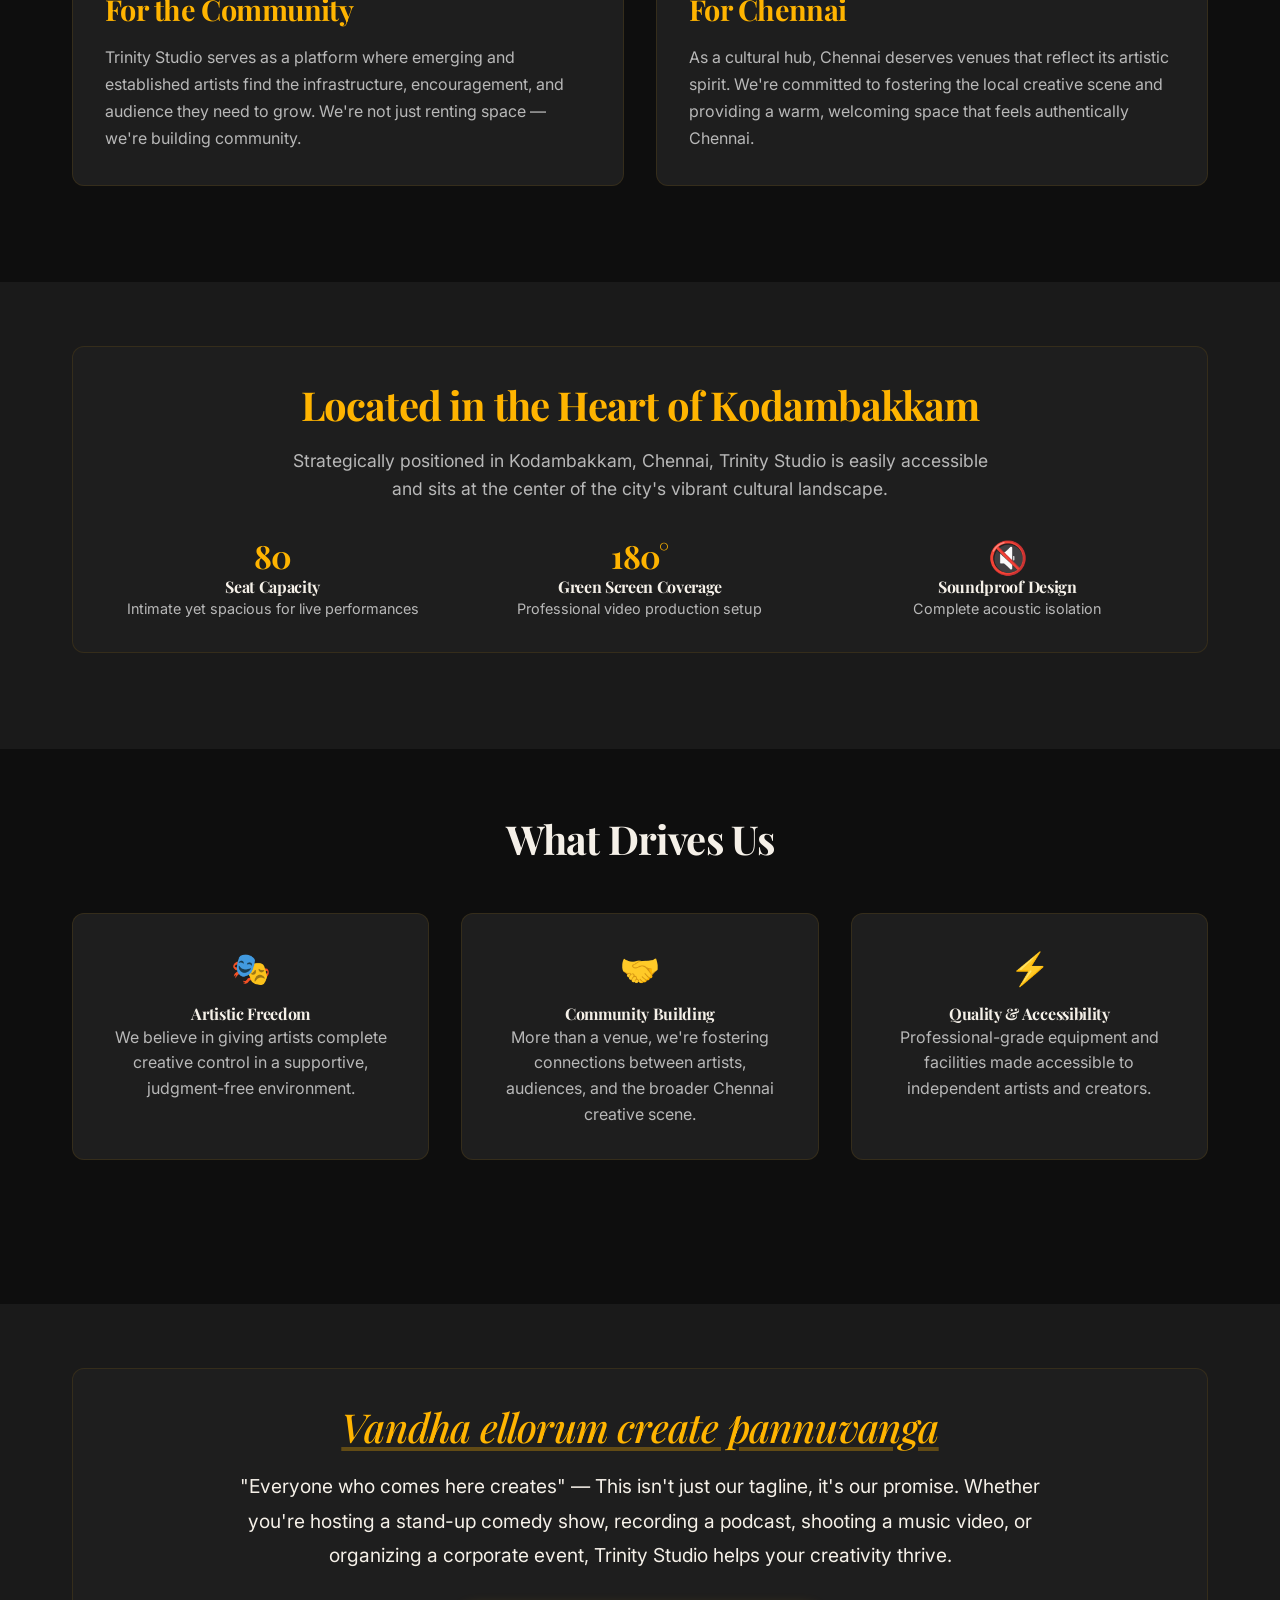
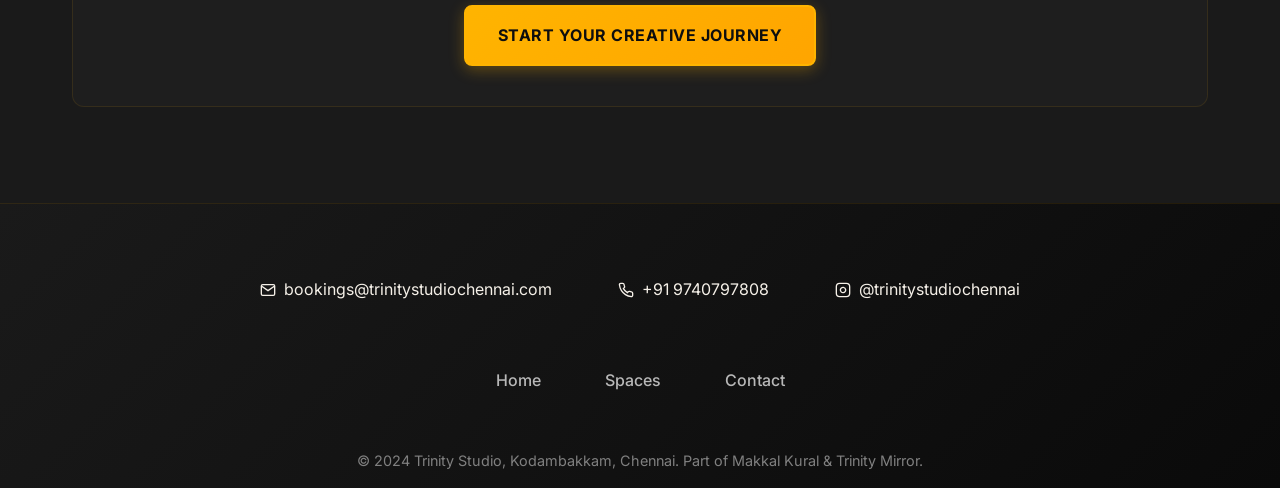
==== commit 2d91722f: "Add professional icons and working contact form with EmailJS integration 📧 Email Functionality: • In" ====
--- a/about.html
+++ b/about.html
@@ -186,9 +186,27 @@
         <div class="container">
             <div class="footer-content">
                 <div class="contact-info">
-                    <a href="mailto:bookings@trinitystudiochennai.com">bookings@trinitystudiochennai.com</a>
-                    <a href="tel:+919740797808">+91 9740797808</a>
-                    <a href="https://www.instagram.com/trinitystudiochennai/" target="_blank">@trinitystudiochennai</a>
+                    <a href="mailto:bookings@trinitystudiochennai.com" style="display: flex; align-items: center; gap: 0.5rem;">
+                        <svg width="16" height="16" viewBox="0 0 24 24" fill="none" stroke="currentColor" stroke-width="2">
+                            <path d="M4 4h16c1.1 0 2 .9 2 2v12c0 1.1-.9 2-2 2H4c-1.1 0-2-.9-2-2V6c0-1.1.9-2 2-2z"/>
+                            <polyline points="22,6 12,13 2,6"/>
+                        </svg>
+                        bookings@trinitystudiochennai.com
+                    </a>
+                    <a href="tel:+919740797808" style="display: flex; align-items: center; gap: 0.5rem;">
+                        <svg width="16" height="16" viewBox="0 0 24 24" fill="none" stroke="currentColor" stroke-width="2">
+                            <path d="M22 16.92v3a2 2 0 0 1-2.18 2 19.79 19.79 0 0 1-8.63-3.07 19.5 19.5 0 0 1-6-6 19.79 19.79 0 0 1-3.07-8.67A2 2 0 0 1 4.11 2h3a2 2 0 0 1 2 1.72 12.84 12.84 0 0 0 .7 2.81 2 2 0 0 1-.45 2.11L8.09 9.91a16 16 0 0 0 6 6l1.27-1.27a2 2 0 0 1 2.11-.45 12.84 12.84 0 0 0 2.81.7A2 2 0 0 1 22 16.92z"/>
+                        </svg>
+                        +91 9740797808
+                    </a>
+                    <a href="https://www.instagram.com/trinitystudiochennai/" target="_blank" style="display: flex; align-items: center; gap: 0.5rem;">
+                        <svg width="16" height="16" viewBox="0 0 24 24" fill="none" stroke="currentColor" stroke-width="2">
+                            <rect x="2" y="2" width="20" height="20" rx="5" ry="5"/>
+                            <path d="M16 11.37A4 4 0 1 1 12.63 8 4 4 0 0 1 16 11.37z"/>
+                            <line x1="17.5" y1="6.5" x2="17.51" y2="6.5"/>
+                        </svg>
+                        @trinitystudiochennai
+                    </a>
                 </div>
                 <div class="footer-links">
                     <a href="index.html">Home</a>
